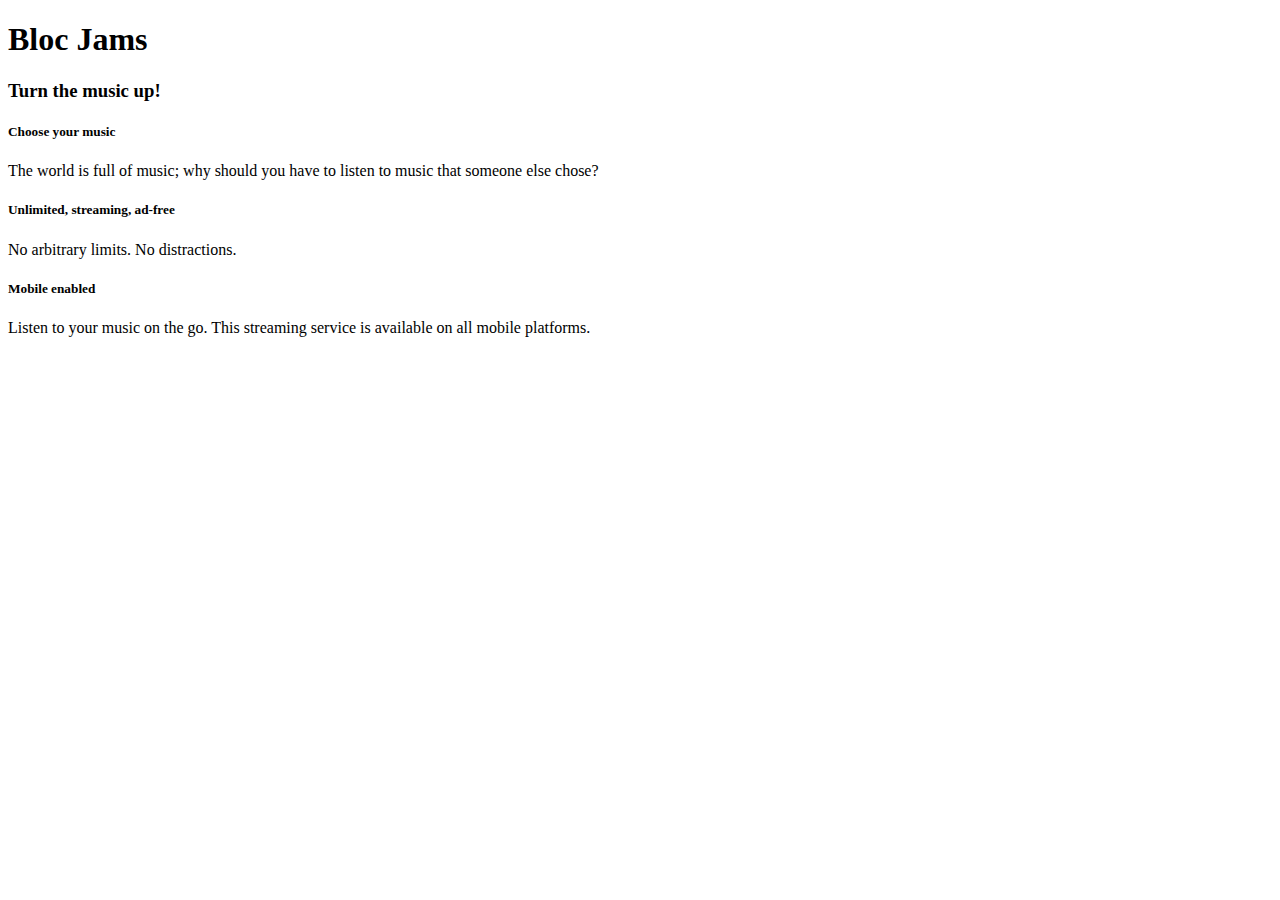
==== index.html @ 9219a7fb "Added html to index.html file" ====
<!DOCTYPE html>
<html>
    <head>
    <title>Bloc Jams</title>
  </head>
    <body>
      <div> <!-- navigation bar -->
       </div>
       <div> <!-- hero content -->
         <h1>Bloc Jams</h1>
               <h3>Turn the music up!</h3>
              </div>
       <div> <!-- selling points -->
         <div>
                  <h5>Choose your music</h5>
                  <p>The world is full of music; why should you have to listen to music that someone else chose?</p>
              </div>
              <div>
                  <h5>Unlimited, streaming, ad-free</h5>
                  <p>No arbitrary limits. No distractions.</p>
              </div>
              <div>
                  <h5>Mobile enabled</h5>
                  <p>Listen to your music on the go. This streaming service is available on all mobile platforms.</p>
              </div>
            </div>
    </body>
</html>
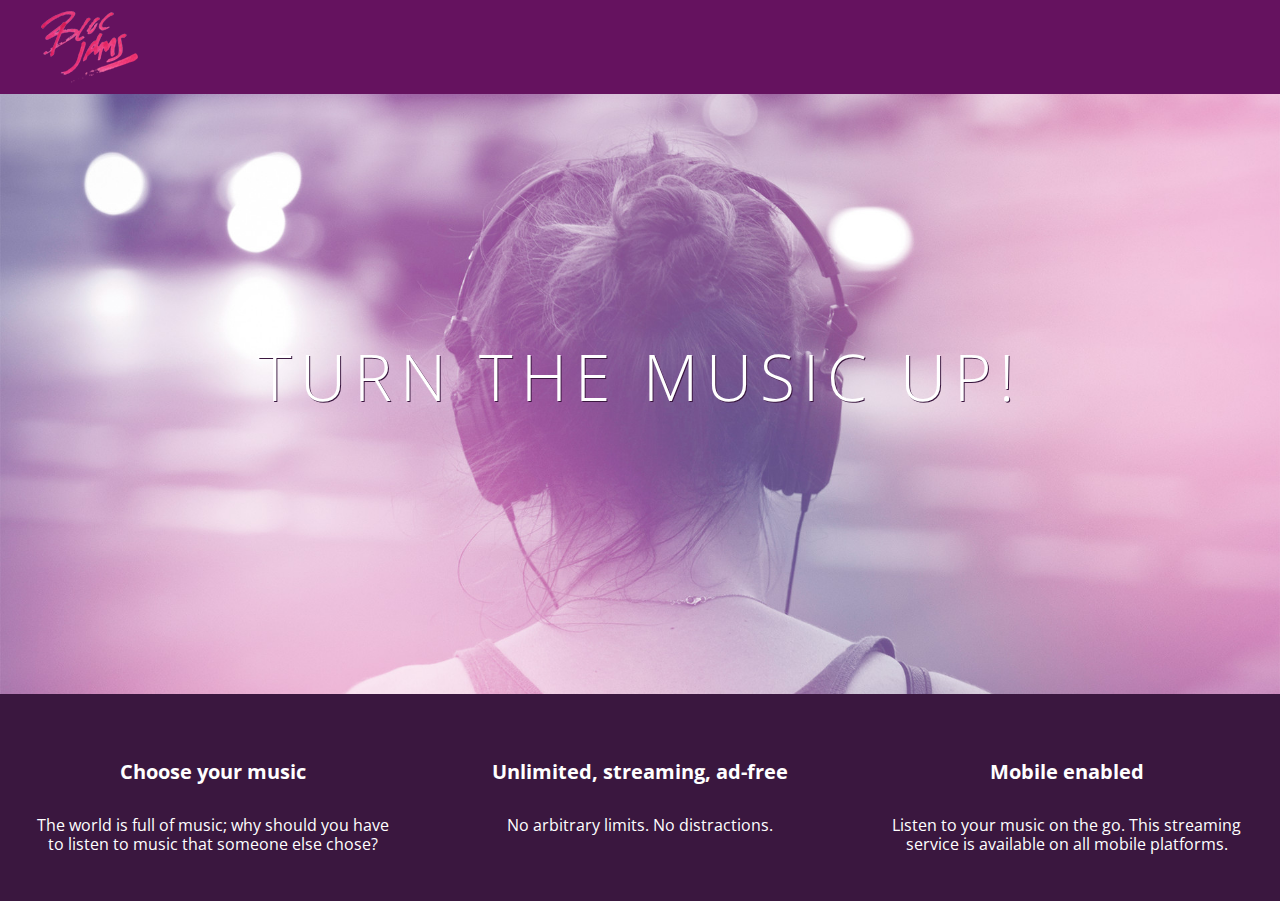
==== commit 4865656e: "assignment-2-html" ====
--- a/index.html
+++ b/index.html
@@ -2,27 +2,34 @@
 <html>
     <head>
     <title>Bloc Jams</title>
-  </head>
-    <body>
-      <div> <!-- navigation bar -->
-       </div>
-       <div> <!-- hero content -->
-         <h1>Bloc Jams</h1>
-               <h3>Turn the music up!</h3>
-              </div>
-       <div> <!-- selling points -->
-         <div>
-                  <h5>Choose your music</h5>
-                  <p>The world is full of music; why should you have to listen to music that someone else chose?</p>
-              </div>
-              <div>
-                  <h5>Unlimited, streaming, ad-free</h5>
-                  <p>No arbitrary limits. No distractions.</p>
-              </div>
-              <div>
-                  <h5>Mobile enabled</h5>
-                  <p>Listen to your music on the go. This streaming service is available on all mobile platforms.</p>
-              </div>
-            </div>
+    <link rel="stylesheet" type="text/css" href="http://fonts.googleapis.com/css?family=Open+Sans:400,800,600,700,300">
+       <link rel="stylesheet" type="text/css" href="http://code.ionicframework.com/ionicons/2.0.1/css/ionicons.min.css">
+      <link rel="stylesheet" type="text/css" href="styles/normalize.css">
+      <link rel="stylesheet" type="text/css" href="styles/main.css">
+    </head>
+      <body class="landing">
+        <nav class="navbar"> <!-- nav bar -->
+            <img src="assets/images/bloc_jams_logo.png" alt="bloc jams logo" class="logo">
+        </nav>
+        <section class="hero-content"> <!-- hero content -->
+            <h1 class="hero-title">Turn the music up!</h1>
+        </section>
+        <section class="selling-points"> <!-- selling points -->
+           <div class="point">
+               <span class="ion-music-note"></span>
+               <h5 class="point-title">Choose your music</h5>
+               <p class="point-description">The world is full of music; why should you have to listen to music that someone else chose?</p>
+           </div>
+             <div class="point">
+               <span class="ion-radio-waves"></span>
+               <h5 class="point-title">Unlimited, streaming, ad-free</h5>
+               <p class="point-description">No arbitrary limits. No distractions.</p>
+           </div>
+           <div class="point">
+               <span class="ion-iphone"></span>
+               <h5 class="point-title">Mobile enabled</h5>
+               <p class="point-description">Listen to your music on the go. This streaming service is available on all mobile platforms.</p>
+           </div>
+        </section>
     </body>
 </html>
--- a/styles/main.css
+++ b/styles/main.css
@@ -0,0 +1,77 @@
+html {
+    height: 100%; /* makes sure our HTML takes up 100% of the browser window */
+    font-size: 100%;
+}
+
+body {
+    font-family: 'Open Sans'; /* sets our font to the "Open Sans" typeface */
+    color: white;             /* sets the text color to white */
+    min-height: 100%;         /* says the height of the body must be, at minimum, 100% of the window */
+}
+
+body.landing {
+     background-color: rgb(58,23,63);
+ }
+
+ .navbar {
+     padding: 0.5rem;
+     background-color: rgb(101,18,95);
+ }
+
+ .navbar .logo {
+     position: relative; /* positioning will be explained in a resource */
+     left: 2rem;
+ }
+
+ .hero-content {
+    position: relative; /* positioning will be explained in a resource */
+    min-height: 600px;  /* hero content element must be _at least_ 600 pixels */
+    background-image: url(../assets/images/bloc_jams_bg.jpg);
+    background-repeat: no-repeat;
+    background-position: center center;
+    background-size: cover;
+}
+
+.hero-content .hero-title {
+     position: absolute;             /* positioning will be explained in a resource */
+     top: 40%;                       /* positioning will be explained in a resource */
+     -webkit-transform: translateY(-50%);
+     -moz-transform: translateY(-50%);
+     -ms-transform: translateY(-50%);
+     transform: translateY(-50%);
+     width: 100%;                    /* makes sure the title inhabits the full width of its container */
+     text-align: center;             /* aligns text in the horizontal center of the element */
+     font-size: 4rem;                /* specifies the size of the font in root em units */
+     font-weight: 300;               /* makes the font thinner or lighter weight */
+     text-transform: uppercase;      /* transforms the text to be all uppercase lettering */
+     letter-spacing: 0.5rem;         /* puts 0.5 root ems worth of space between each letter */
+     text-shadow: 1px 1px 0px rgb(58,23,63); /* creates a shadow underneath the text for readability over the image */
+ }
+
+ .selling-points {
+      position: relative;
+      display: table;
+      width: 100%;
+      -webkit-box-sizing: border-box;
+      -moz-box-sizing: border-box;
+      box-sizing: border-box; /* we'll explain this in a resource */
+  }
+
+  .point {
+      display: table-cell;
+      position: relative;
+      width: 33.3%;
+      padding: 2rem;
+      text-align: center;
+  }
+
+  .point .point-title {
+      font-size: 1.25rem;
+  }
+
+  .ion-music-note,
+  .ion-radio-waves,
+  .ion-iphone {
+      color: rgb(233,50,117);
+      font-size: 5rem;
+  }
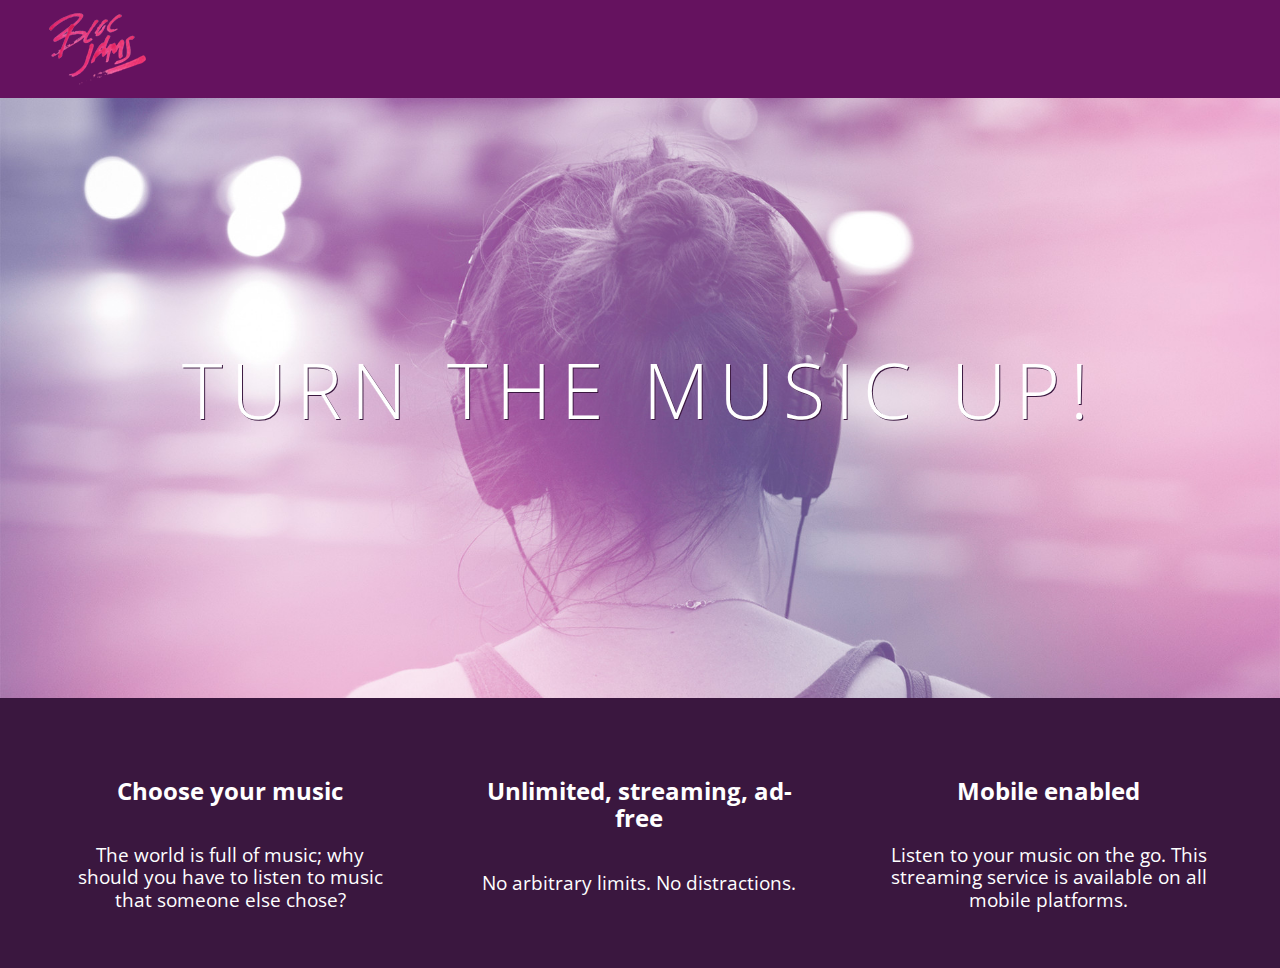
==== commit d7a7218a: "added landing page" ====
--- a/index.html
+++ b/index.html
@@ -1,11 +1,13 @@
 <!DOCTYPE html>
 <html>
     <head>
-    <title>Bloc Jams</title>
-    <link rel="stylesheet" type="text/css" href="http://fonts.googleapis.com/css?family=Open+Sans:400,800,600,700,300">
-       <link rel="stylesheet" type="text/css" href="http://code.ionicframework.com/ionicons/2.0.1/css/ionicons.min.css">
+      <title>Bloc Jams</title>
+      <meta name="viewport" content="width=device-width, initial-scale=1">
+      <link rel="stylesheet" type="text/css" href="http://fonts.googleapis.com/css?family=Open+Sans:400,800,600,700,300">
+      <link rel="stylesheet" type="text/css" href="http://code.ionicframework.com/ionicons/2.0.1/css/ionicons.min.css">
       <link rel="stylesheet" type="text/css" href="styles/normalize.css">
       <link rel="stylesheet" type="text/css" href="styles/main.css">
+      <link rel="stylesheet" type="text/css" href="styles/landing.css">
     </head>
       <body class="landing">
         <nav class="navbar"> <!-- nav bar -->
@@ -14,18 +16,18 @@
         <section class="hero-content"> <!-- hero content -->
             <h1 class="hero-title">Turn the music up!</h1>
         </section>
-        <section class="selling-points"> <!-- selling points -->
-           <div class="point">
+         <section class="selling-points container"> <!-- selling points -->
+           <div class="point column third">
                <span class="ion-music-note"></span>
                <h5 class="point-title">Choose your music</h5>
                <p class="point-description">The world is full of music; why should you have to listen to music that someone else chose?</p>
            </div>
-             <div class="point">
+             <div class="point column third">
                <span class="ion-radio-waves"></span>
                <h5 class="point-title">Unlimited, streaming, ad-free</h5>
                <p class="point-description">No arbitrary limits. No distractions.</p>
            </div>
-           <div class="point">
+           <div class="point column third">
                <span class="ion-iphone"></span>
                <h5 class="point-title">Mobile enabled</h5>
                <p class="point-description">Listen to your music on the go. This streaming service is available on all mobile platforms.</p>
--- a/styles/main.css
+++ b/styles/main.css
@@ -1,3 +1,9 @@
+*, *::before, *::after {
+    -moz-box-sizing: border-box;
+    -webkit-box-sizing: border-box;
+    box-sizing: border-box;
+}
+
 html {
     height: 100%; /* makes sure our HTML takes up 100% of the browser window */
     font-size: 100%;
@@ -75,3 +81,29 @@
       color: rgb(233,50,117);
       font-size: 5rem;
   }
+  .container {
+       margin: 0 auto;
+       max-width: 64rem;
+   }
+
+  /* Medium and small screens (640px) */
+  @media (min-width: 640px) {
+    html { font-size: 112%; }
+
+    .column {
+        float: left;
+        padding-left: 1rem;
+        padding-right: 1rem;
+    }
+
+    .column.full { width: 100%; }
+    .column.two-thirds { width: 66.7%; }
+    .column.half { width: 50%; }
+    .column.third { width: 33.3%; }
+    .column.fourth { width: 25%; }
+    .column.flow-opposite { float: right; }
+  }
+  /* Large screens (1024px) */
+  @media (min-width: 1024px) {
+    html { font-size: 120%; }
+  }
--- a/styles/landing.css
+++ b/styles/landing.css
@@ -0,0 +1,48 @@
+body.landing {
+     background-color: rgb(58,23,63);
+ }
+
+ .hero-content {
+     position: relative;
+     min-height: 600px;
+     background-image: url(../assets/images/bloc_jams_bg.jpg);
+     background-repeat: no-repeat;
+     background-position: center center;
+     background-size: cover;
+ }
+
+ .hero-content .hero-title {
+     position: absolute;
+     top: 40%;
+     -webkit-transform: translateY(-50%);
+     -moz-transform: translateY(-50%);
+     transform: translateY(-50%);
+     width: 100%;
+     text-align: center;
+     font-size: 4rem;
+     font-weight: 300;
+     text-transform: uppercase;
+     letter-spacing: 0.5rem;
+     text-shadow: 1px 1px 0px rgb(58,23,63);
+ }
+
+ .selling-points {
+     position: relative;
+   }
+
+ .point {
+     position: relative;
+     padding: 2rem;
+     text-align: center;
+ }
+
+ .point .point-title {
+     font-size: 1.25rem;
+ }
+
+ .ion-music-note,
+ .ion-radio-waves,
+ .ion-iphone {
+     color: rgb(233,50,117);
+     font-size: 5rem;
+ }
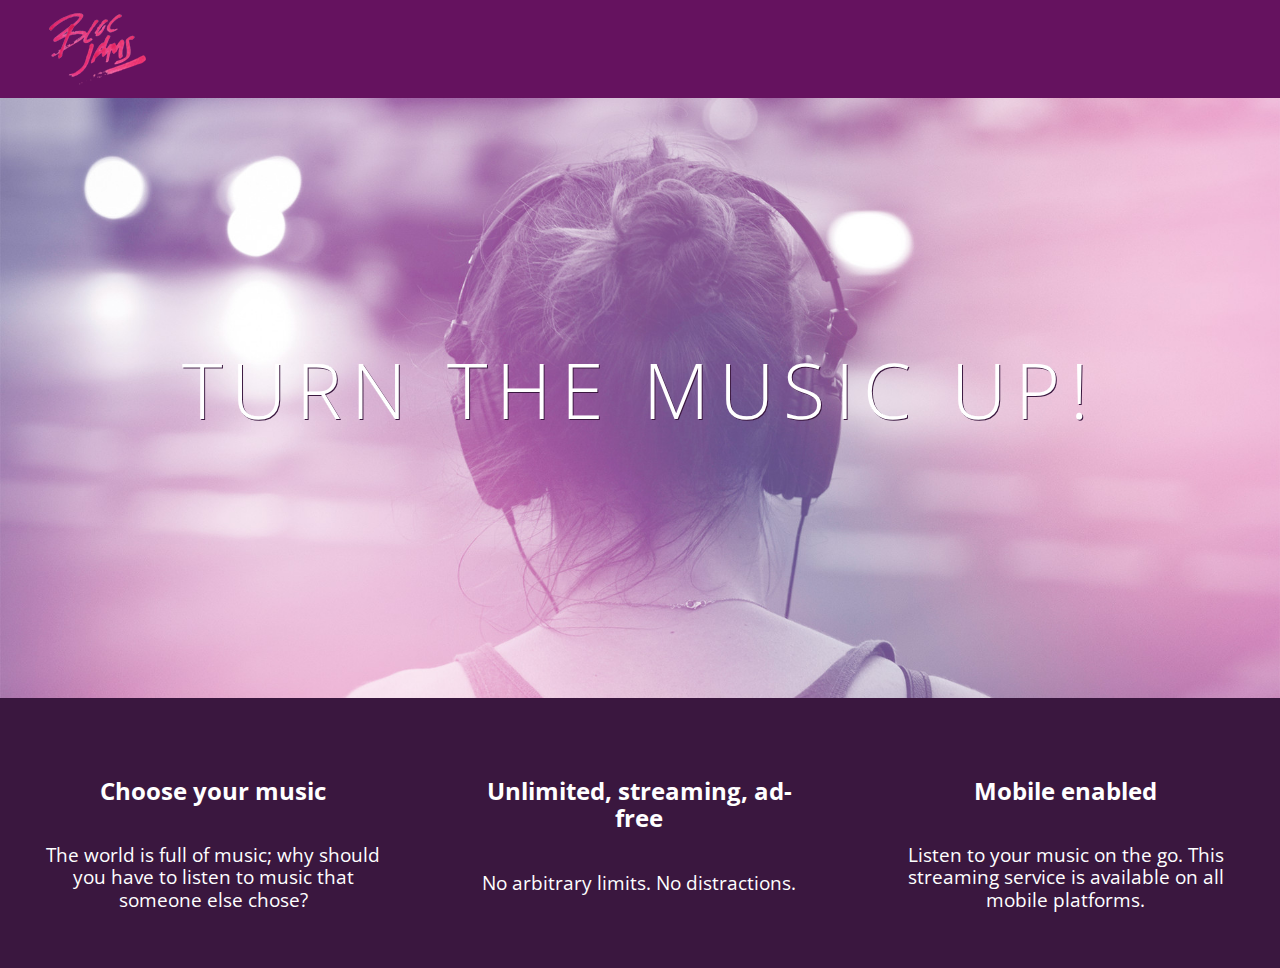
==== commit 84fb6664: "added clearfix" ====
--- a/index.html
+++ b/index.html
@@ -16,7 +16,7 @@
         <section class="hero-content"> <!-- hero content -->
             <h1 class="hero-title">Turn the music up!</h1>
         </section>
-         <section class="selling-points container"> <!-- selling points -->
+         <section class="clearfix"> <!-- selling points -->
            <div class="point column third">
                <span class="ion-music-note"></span>
                <h5 class="point-title">Choose your music</h5>
--- a/styles/main.css
+++ b/styles/main.css
@@ -107,3 +107,13 @@
   @media (min-width: 1024px) {
     html { font-size: 120%; }
   }
+
+  .clearfix::before,
+  .clearfix::after {
+     content: " ";
+     display: table;
+  }
+
+  .clearfix::after {
+     clear: both;
+  }
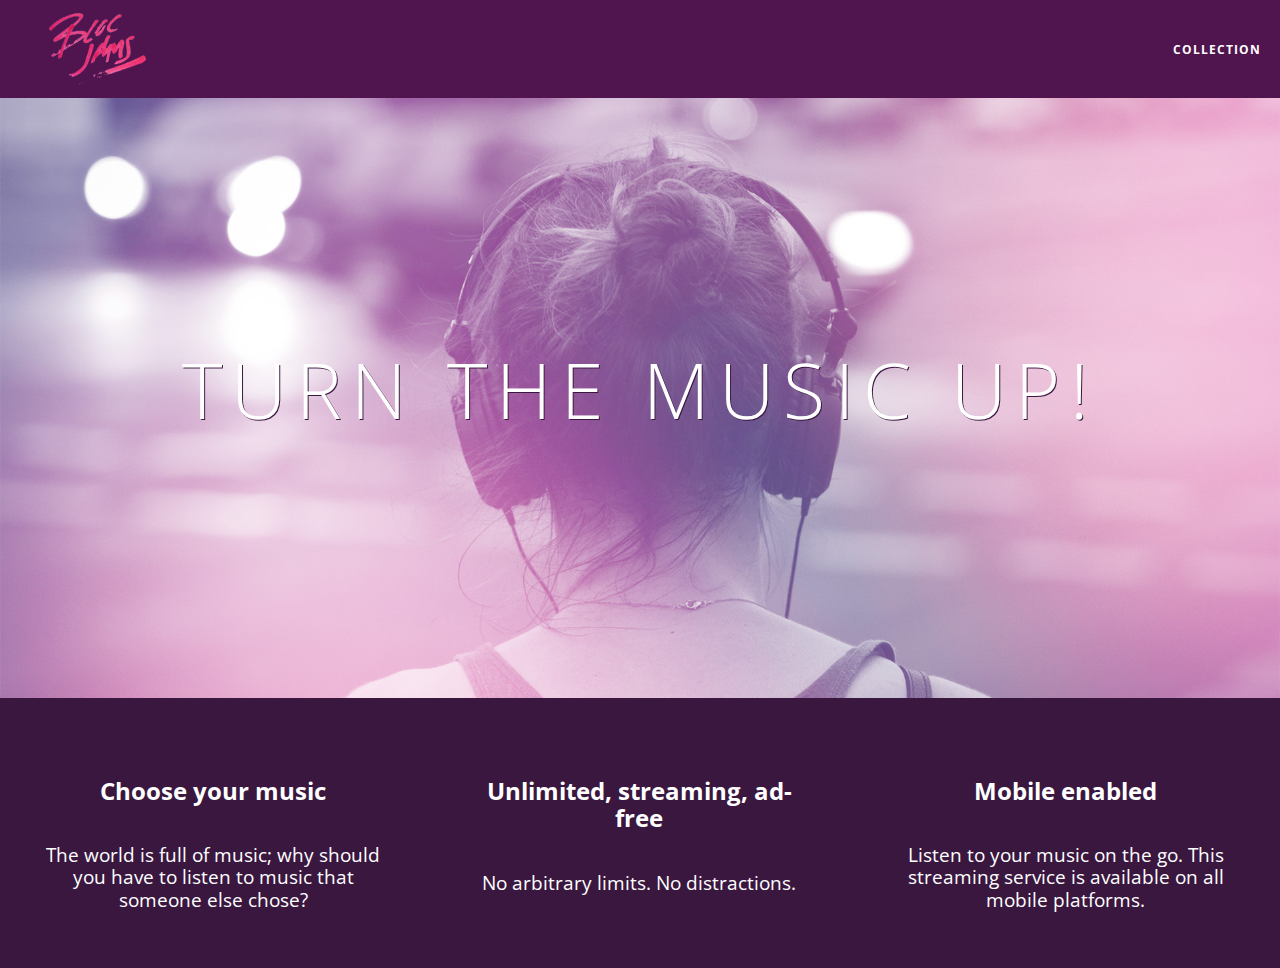
==== commit 81ad7b53: "added collection" ====
--- a/index.html
+++ b/index.html
@@ -11,7 +11,12 @@
     </head>
       <body class="landing">
         <nav class="navbar"> <!-- nav bar -->
-            <img src="assets/images/bloc_jams_logo.png" alt="bloc jams logo" class="logo">
+            <a href="index.html" class="logo">
+            <img src="assets/images/bloc_jams_logo.png" alt="bloc jams logo">
+        </a>
+        <div class="links-container">
+            <a href="collection.html" class="navbar-link">collection</a>
+        </div>
         </nav>
         <section class="hero-content"> <!-- hero content -->
             <h1 class="hero-title">Turn the music up!</h1>
--- a/styles/main.css
+++ b/styles/main.css
@@ -20,13 +20,50 @@
  }
 
  .navbar {
+    position: relative;
      padding: 0.5rem;
-     background-color: rgb(101,18,95);
+     /* #1 */
+     background-color: rgba(101,18,95,0.5);
+     /* #2 */
+     z-index: 1;
  }
 
  .navbar .logo {
      position: relative; /* positioning will be explained in a resource */
      left: 2rem;
+     cursor: pointer;  /* produces the finger-pointer icon when you hover over the logo */
+ }
+
+ .navbar .links-container {
+     display: table;
+     position: absolute;
+     top: 0;
+     right: 0;
+     height: 100px;
+     color: white;
+ }
+
+ .links-container .navbar-link {
+     display: table-cell;
+     position: relative;
+     height: 100%;
+     padding-left: 1rem;
+     padding-right: 1rem;
+     /* #3 */
+     vertical-align: middle;
+     color: white;
+     font-size: 0.625rem;
+     letter-spacing: 0.05rem;
+     font-weight: 700;
+     text-transform: uppercase;
+     /* #4 */
+     text-decoration: none;
+     cursor: pointer;
+ }
+
+   /* #5 */
+ .links-container .navbar-link:hover {
+     color: rgb(233,50,117);
  }
 
  .hero-content {
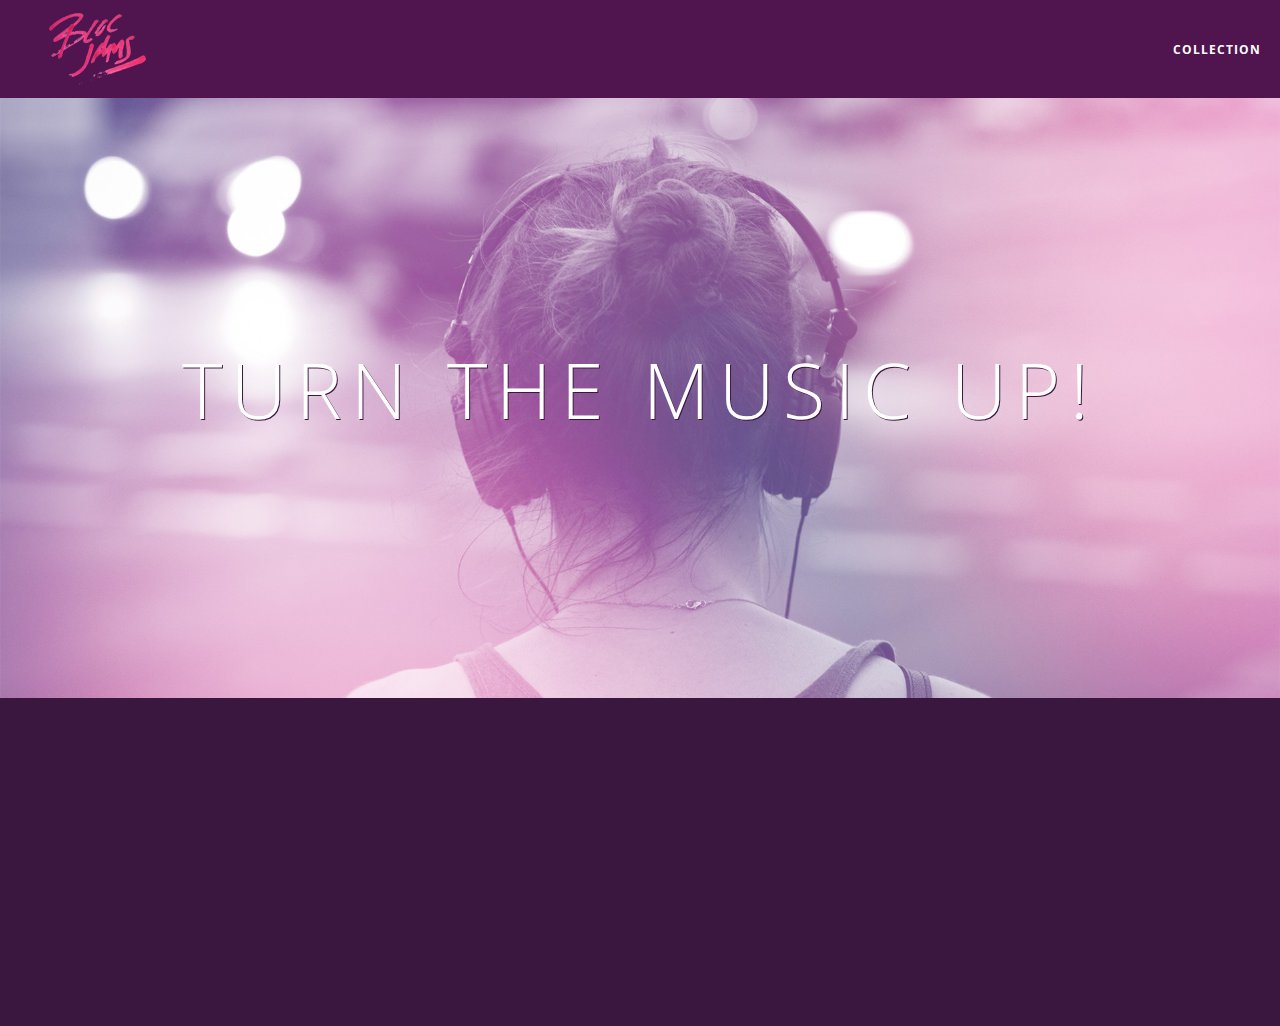
==== commit 80bcc831: "halfdone" ====
--- a/index.html
+++ b/index.html
@@ -38,5 +38,6 @@
                <p class="point-description">Listen to your music on the go. This streaming service is available on all mobile platforms.</p>
            </div>
         </section>
+      <script src="scripts/landing.js"></script>
     </body>
 </html>
--- a/styles/main.css
+++ b/styles/main.css
@@ -122,7 +122,9 @@
        margin: 0 auto;
        max-width: 64rem;
    }
-
+   .container.narrow {
+       max-width: 56rem;
+   }
   /* Medium and small screens (640px) */
   @media (min-width: 640px) {
     html { font-size: 112%; }
--- a/styles/landing.css
+++ b/styles/landing.css
@@ -34,6 +34,16 @@
      position: relative;
      padding: 2rem;
      text-align: center;
+     opacity: 0;
+   -webkit-transform: scaleX(0.9) translateY(3rem);
+   -moz-transform: scaleX(0.9) translateY(3rem);
+   transform: scaleX(0.9) translateY(3rem);
+   -webkit-transition: all 0.25s ease-in-out;
+   -moz-transition: all 0.25s ease-in-out;
+   transition: all 0.25s ease-in-out;
+   -webkit-transition-delay: 0.2s;
+   -moz-transition-delay: 0.2s;
+   transition-delay: 0.2s;
  }
 
  .point .point-title {
